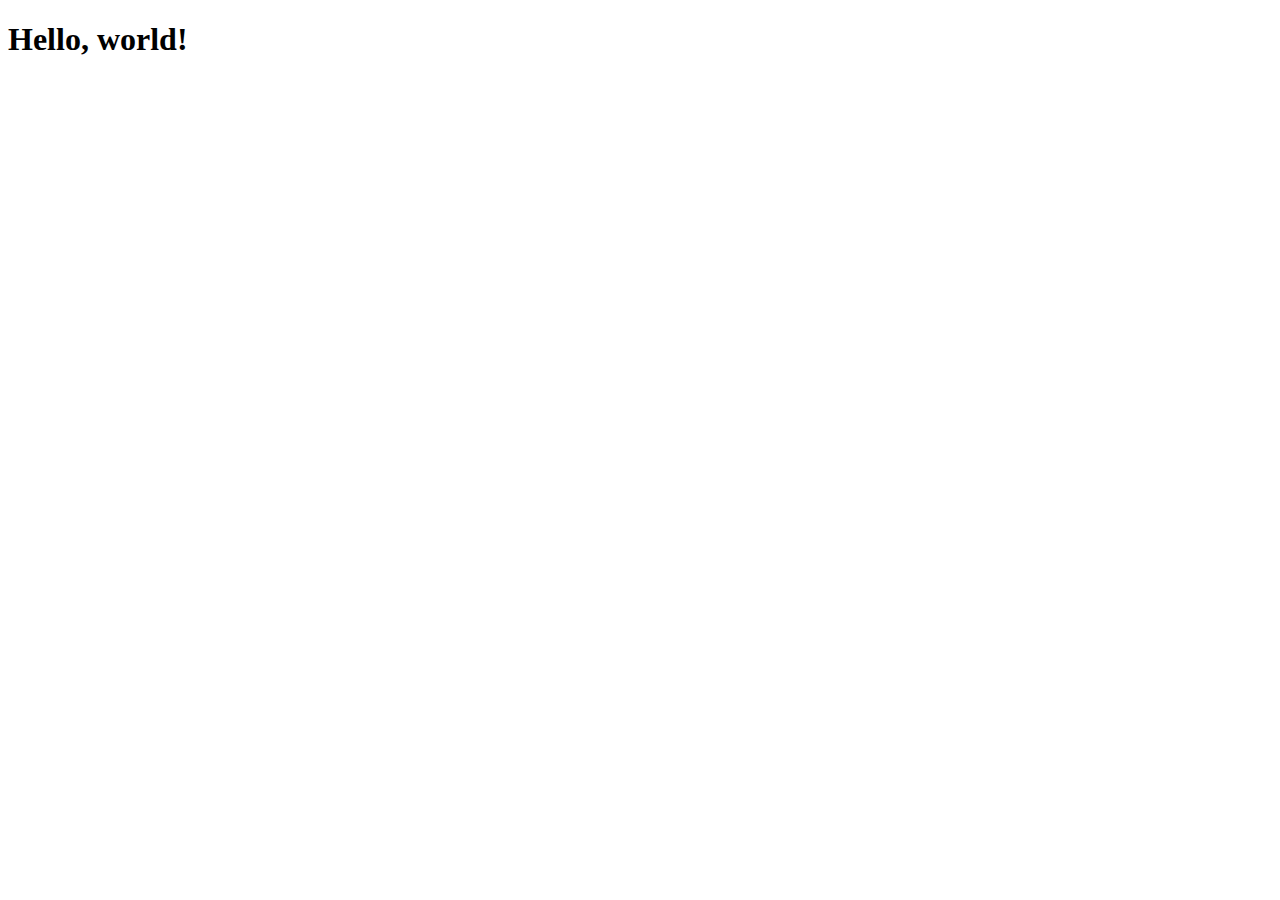
==== index.html @ 19313e82 "hello word" ====
<!DOCTYPE html>
<html lang="en">
<head>
    <meta charset="UTF-8">
    <meta http-equiv="X-UA-Compatible" content="IE=edge">
    <meta name="viewport" content="width=device-width, initial-scale=1.0">
    <title>Document</title>
</head>
<body>
   <h1>Hello, world!</h1> 
</body>
</html>
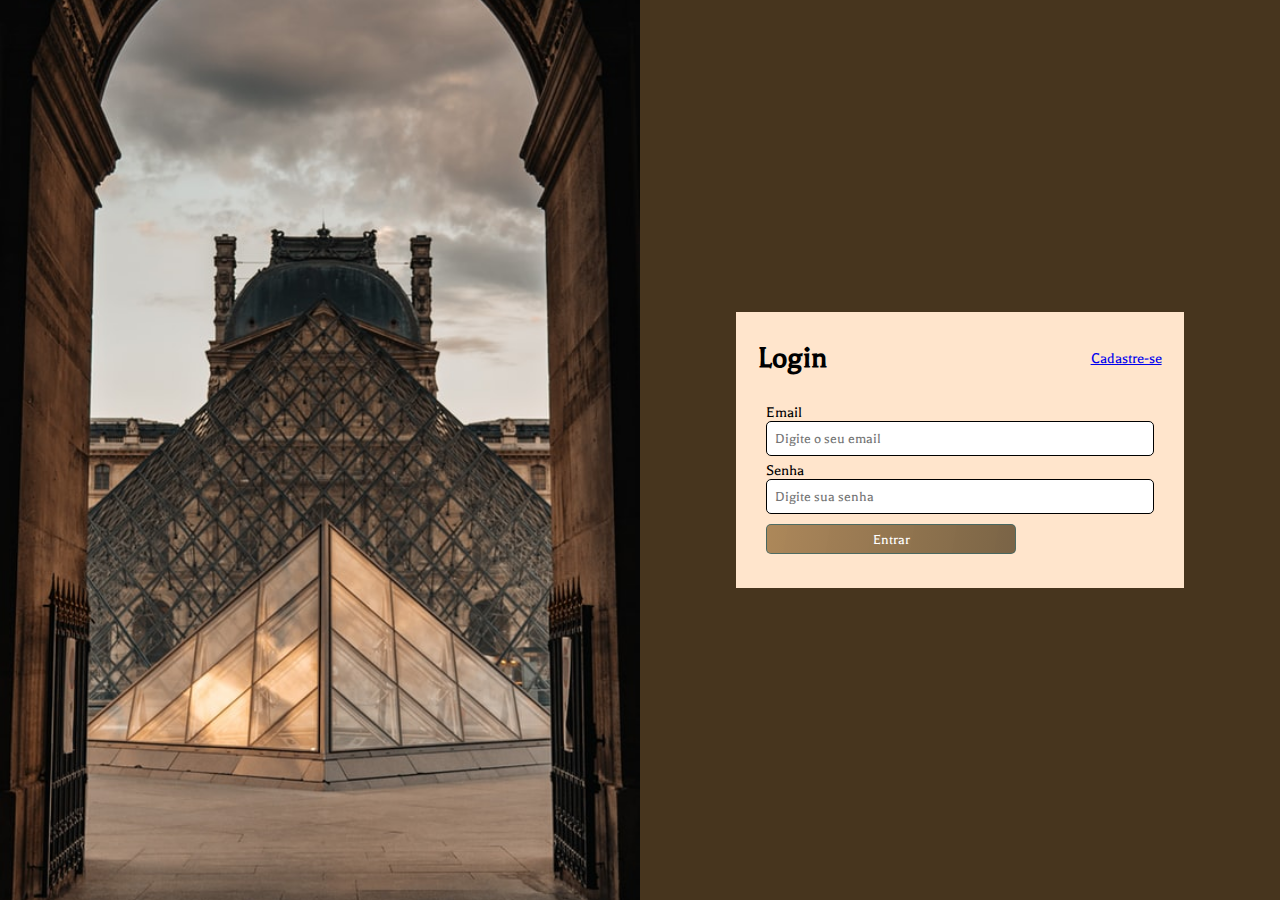
==== commit ceff6b8c: "final_login" ====
--- a/index.html
+++ b/index.html
@@ -1,12 +1,45 @@
 <!DOCTYPE html>
-<html lang="en">
+<html lang="pt_br">
+
 <head>
     <meta charset="UTF-8">
     <meta http-equiv="X-UA-Compatible" content="IE=edge">
     <meta name="viewport" content="width=device-width, initial-scale=1.0">
-    <title>Document</title>
+    <meta description="Tela de Login para acesso à Plataforma">
+    <link rel="stylesheet" href="./plugin/fontawesome/css/fontawesome.min.css">
+    <link rel="shortcut icon" href="./images/graduation-cap-solid.svg" type="image/x-icon">
+    <!-- coloca o icon na guia-->
+    <link rel="stylesheet" href="./css/import.css">
+    <title>Login Fenty</title>
 </head>
+
 <body>
-   <h1>Hello, world!</h1> 
+    <main id="main_panel">
+        <section id="logo_panel">
+
+        </section>
+        <section id="login_panel">
+            <div class="animation-up" id="form_panel">
+                <div id="title_panel">
+                    <h1>Login</h1>
+                    <a href="#">Cadastre-se</a>
+                </div>
+
+                <form id="form_login">
+                    <label for="e-mail">Email</label>
+                    <input placeholder="Digite o seu email" class="input_field" type="email" id="e-mail">
+                    <label for="pass">Senha</label>
+                    <input placeholder="Digite sua senha" class="input_field" type="password" id="pass">
+                    <button type="submit">Entrar</button>
+                </form>
+            </div>
+
+
+        </section>
+
+    </main>
 </body>
+<script src="./plugin/fontawesome/js/all.min.js"></script>
+<script src=">/plugin."></script>
+
 </html>--- a/css/import.css
+++ b/css/import.css
@@ -0,0 +1,4 @@
+@import "fontes.css";
+@import "reset.css";
+@import "variables.css";
+@import "login.css";
